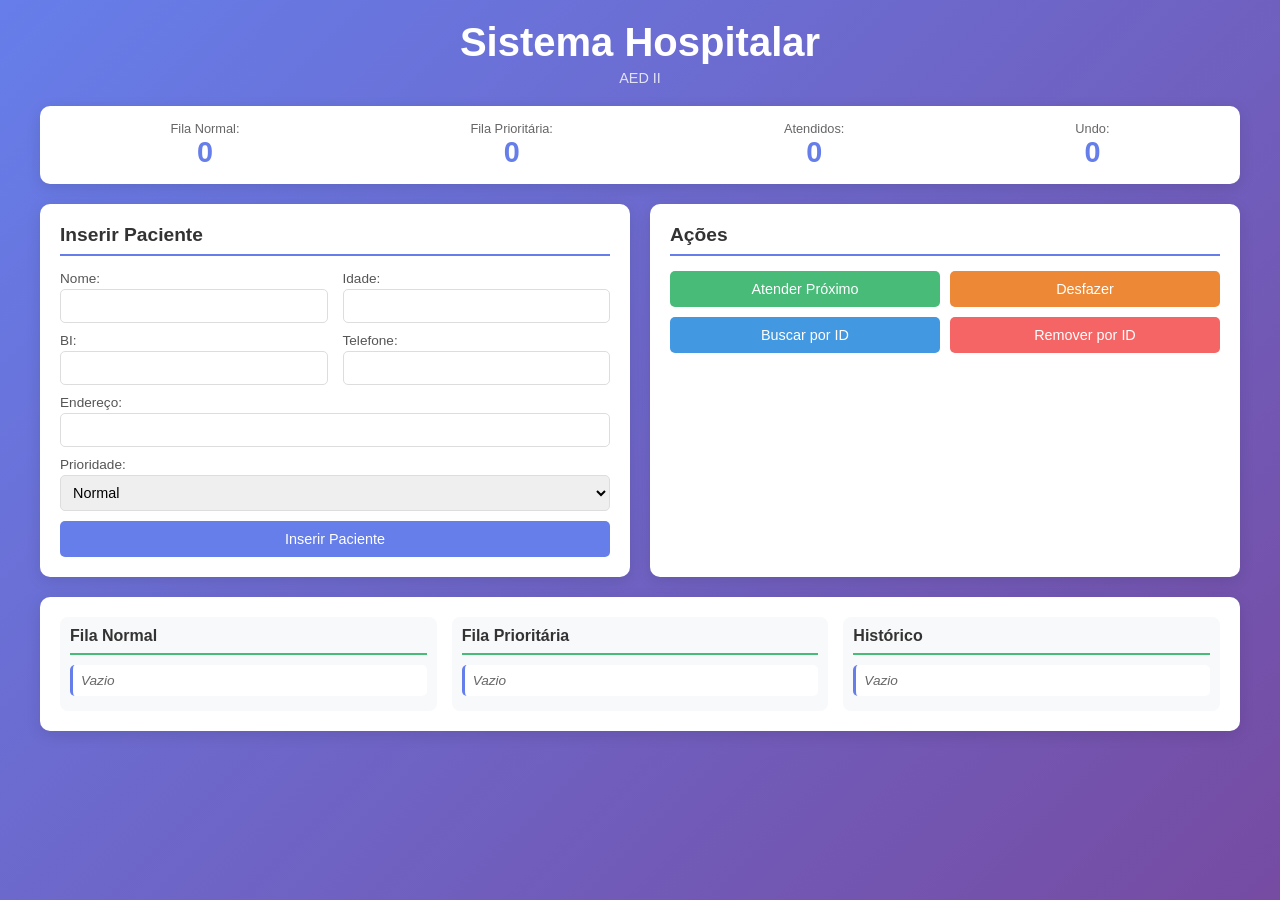
==== src/main/resources/static/index.html @ 20ab22dc "Add files via upload" ====
<!DOCTYPE html>
<html lang="pt">
<head>
    <meta charset="UTF-8">
    <meta name="viewport" content="width=device-width, initial-scale=1.0">
    <title>Sistema Hospitalar</title>
    <link rel="stylesheet" href="css/style.css">
</head>
<body>
    <div class="container">
        <header>
            <h1>Sistema Hospitalar</h1>
            <p class="subtitle">AED II</p>
        </header>

        <div class="stats-bar">
            <div class="stat">
                <span class="stat-label">Fila Normal:</span>
                <span class="stat-value" id="statNormal">0</span>
            </div>
            <div class="stat">
                <span class="stat-label">Fila Prioritária:</span>
                <span class="stat-value" id="statPrioritaria">0</span>
            </div>
            <div class="stat">
                <span class="stat-label">Atendidos:</span>
                <span class="stat-value" id="statAtendidos">0</span>
            </div>
            <div class="stat">
                <span class="stat-label">Undo:</span>
                <span class="stat-value" id="statUndo">0</span>
            </div>
        </div>

        <main class="main-content">
            <section class="form-section">
                <h2>Inserir Paciente</h2>
                <form id="pacienteForm">
                    <div class="form-row">
                        <div class="form-group">
                            <label for="nome">Nome:</label>
                            <input type="text" id="nome" required>
                        </div>
                        <div class="form-group">
                            <label for="idade">Idade:</label>
                            <input type="number" id="idade" required min="0">
                        </div>
                    </div>
                    <div class="form-row">
                        <div class="form-group">
                            <label for="bi">BI:</label>
                            <input type="text" id="bi" required>
                        </div>
                        <div class="form-group">
                            <label for="telefone">Telefone:</label>
                            <input type="text" id="telefone" required>
                        </div>
                    </div>
                    <div class="form-group full-width">
                        <label for="endereco">Endereço:</label>
                        <input type="text" id="endereco" required>
                    </div>
                    <div class="form-group">
                        <label for="prioridade">Prioridade:</label>
                        <select id="prioridade" required>
                            <option value="normal">Normal</option>
                            <option value="prioritario">Prioritário</option>
                        </select>
                    </div>
                    <button type="submit" class="btn btn-primary">Inserir Paciente</button>
                </form>
            </section>

            <section class="action-section">
                <h2>Ações</h2>
                <div class="action-buttons">
                    <button class="btn btn-success" onclick="atenderProximo()">Atender Próximo</button>
                    <button class="btn btn-warning" onclick="desfazer()">Desfazer</button>
                    <button class="btn btn-info" onclick="buscarPaciente()">Buscar por ID</button>
                    <button class="btn btn-danger" onclick="removerPaciente()">Remover por ID</button>
                </div>
            </section>

            <section class="lists-section">
                <div class="list-panel">
                    <h2>Fila Normal</h2>
                    <ul id="filaNormal" class="patient-list"></ul>
                </div>
                <div class="list-panel">
                    <h2>Fila Prioritária</h2>
                    <ul id="filaPrioritaria" class="patient-list"></ul>
                </div>
                <div class="list-panel">
                    <h2>Histórico</h2>
                    <ul id="historico" class="patient-list"></ul>
                </div>
            </section>
        </main>

        <div id="message" class="message"></div>
    </div>

    <script src="js/app.js"></script>
</body>
</html>
---- src/main/resources/static/css/style.css ----
* {
    margin: 0;
    padding: 0;
    box-sizing: border-box;
}

body {
    font-family: -apple-system, BlinkMacSystemFont, 'Segoe UI', Roboto, Oxygen, Ubuntu, sans-serif;
    background: linear-gradient(135deg, #667eea 0%, #764ba2 100%);
    min-height: 100vh;
    padding: 20px;
}

.container {
    max-width: 1200px;
    margin: 0 auto;
}

header {
    text-align: center;
    color: white;
    margin-bottom: 20px;
}

header h1 {
    font-size: 2.5em;
    margin-bottom: 5px;
}

.subtitle {
    opacity: 0.8;
    font-size: 0.9em;
}

.stats-bar {
    display: flex;
    justify-content: space-around;
    background: white;
    border-radius: 10px;
    padding: 15px;
    margin-bottom: 20px;
    box-shadow: 0 4px 15px rgba(0,0,0,0.1);
}

.stat {
    text-align: center;
}

.stat-label {
    display: block;
    font-size: 0.8em;
    color: #666;
}

.stat-value {
    display: block;
    font-size: 1.8em;
    font-weight: bold;
    color: #667eea;
}

.main-content {
    display: grid;
    grid-template-columns: 1fr 1fr;
    gap: 20px;
}

.form-section, .action-section, .lists-section {
    background: white;
    border-radius: 10px;
    padding: 20px;
    box-shadow: 0 4px 15px rgba(0,0,0,0.1);
}

h2 {
    color: #333;
    margin-bottom: 15px;
    font-size: 1.2em;
    border-bottom: 2px solid #667eea;
    padding-bottom: 8px;
}

.form-row {
    display: flex;
    gap: 15px;
    margin-bottom: 10px;
}

.form-group {
    flex: 1;
}

.form-group.full-width {
    margin-bottom: 10px;
}

label {
    display: block;
    font-size: 0.85em;
    color: #555;
    margin-bottom: 3px;
}

input, select {
    width: 100%;
    padding: 8px;
    border: 1px solid #ddd;
    border-radius: 5px;
    font-size: 0.9em;
}

input:focus, select:focus {
    outline: none;
    border-color: #667eea;
}

.btn {
    padding: 10px 15px;
    border: none;
    border-radius: 5px;
    cursor: pointer;
    font-size: 0.9em;
    transition: transform 0.2s, box-shadow 0.2s;
}

.btn:hover {
    transform: translateY(-2px);
    box-shadow: 0 4px 10px rgba(0,0,0,0.15);
}

.btn-primary {
    background: #667eea;
    color: white;
    width: 100%;
    margin-top: 10px;
}

.btn-success { background: #48bb78; color: white; }
.btn-warning { background: #ed8936; color: white; }
.btn-info { background: #4299e1; color: white; }
.btn-danger { background: #f56565; color: white; }

.action-buttons {
    display: grid;
    grid-template-columns: 1fr 1fr;
    gap: 10px;
}

.lists-section {
    grid-column: 1 / -1;
}

.lists-section h2 {
    margin-bottom: 10px;
}

.lists-section .list-panel h2 {
    font-size: 1em;
    border-bottom-color: #48bb78;
}

.lists-section {
    display: grid;
    grid-template-columns: repeat(3, 1fr);
    gap: 15px;
}

.list-panel {
    background: #f8f9fa;
    padding: 10px;
    border-radius: 8px;
}

.patient-list {
    list-style: none;
    max-height: 200px;
    overflow-y: auto;
}

.patient-list li {
    padding: 8px;
    background: white;
    margin-bottom: 5px;
    border-radius: 5px;
    font-size: 0.85em;
    border-left: 3px solid #667eea;
}

.patient-list li.prioritario {
    border-left-color: #f56565;
}

.message {
    margin-top: 15px;
    padding: 12px;
    border-radius: 5px;
    text-align: center;
    display: none;
}

.message.success { background: #c6f6d5; color: #22543d; display: block; }
.message.error { background: #fed7d7; color: #742a2a; display: block; }
.message.info { background: #bee3f8; color: #2a4365; display: block; }

@media (max-width: 768px) {
    .main-content { grid-template-columns: 1fr; }
    .lists-section { grid-template-columns: 1fr; }
    .stats-bar { flex-wrap: wrap; gap: 10px; }
    .stat { flex: 1 1 45%; }
}
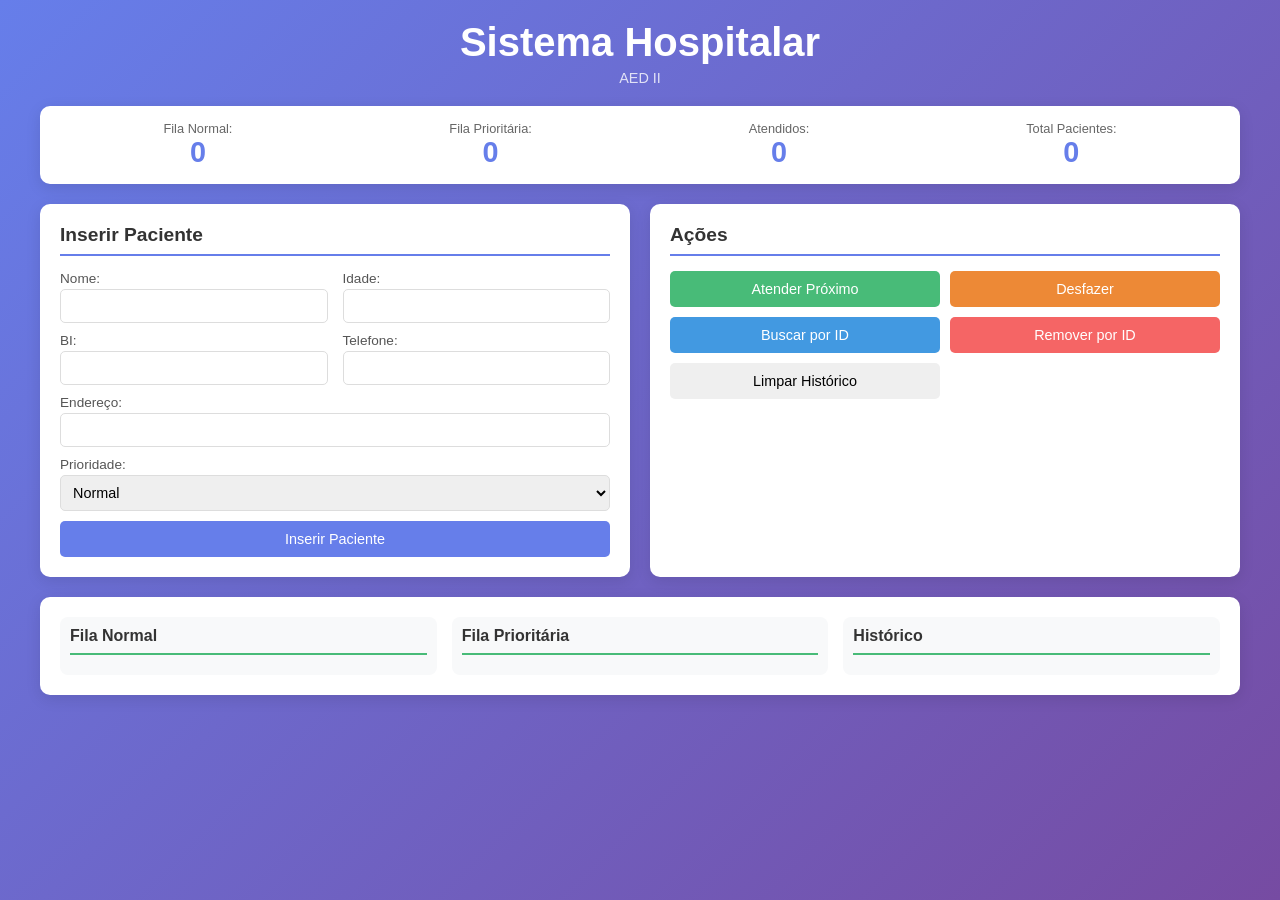
==== commit f287a8d0: "Add files via upload" ====
--- a/src/main/resources/static/index.html
+++ b/src/main/resources/static/index.html
@@ -27,8 +27,8 @@
                 <span class="stat-value" id="statAtendidos">0</span>
             </div>
             <div class="stat">
-                <span class="stat-label">Undo:</span>
-                <span class="stat-value" id="statUndo">0</span>
+                <span class="stat-label">Total Pacientes:</span>
+                <span class="stat-value" id="statTotal">0</span>
             </div>
         </div>
 
@@ -78,6 +78,7 @@
                     <button class="btn btn-warning" onclick="desfazer()">Desfazer</button>
                     <button class="btn btn-info" onclick="buscarPaciente()">Buscar por ID</button>
                     <button class="btn btn-danger" onclick="removerPaciente()">Remover por ID</button>
+                    <button class="btn btn-secondary" onclick="limparHistorico()">Limpar Histórico</button>
                 </div>
             </section>
 
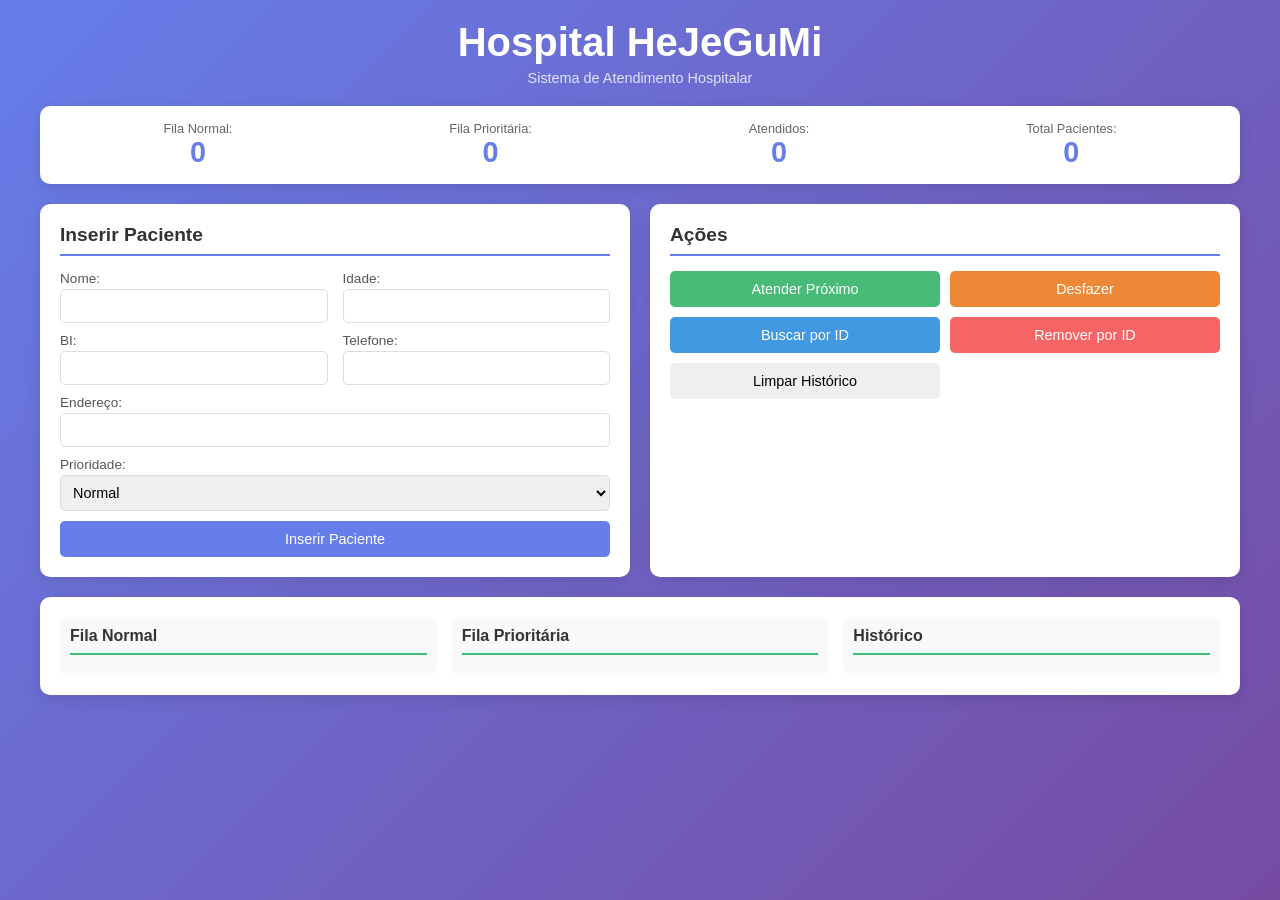
==== commit 30c5a52b: "So algumas formatacoes... yh e isso ahmm e tambem mudei o h1 e p no HTML" ====
--- a/src/main/resources/static/index.html
+++ b/src/main/resources/static/index.html
@@ -9,8 +9,8 @@
 <body>
     <div class="container">
         <header>
-            <h1>Sistema Hospitalar</h1>
-            <p class="subtitle">AED II</p>
+            <h1>Hospital HeJeGuMi</h1>
+            <p class="subtitle">Sistema de Atendimento Hospitalar</p>
         </header>
 
         <div class="stats-bar">
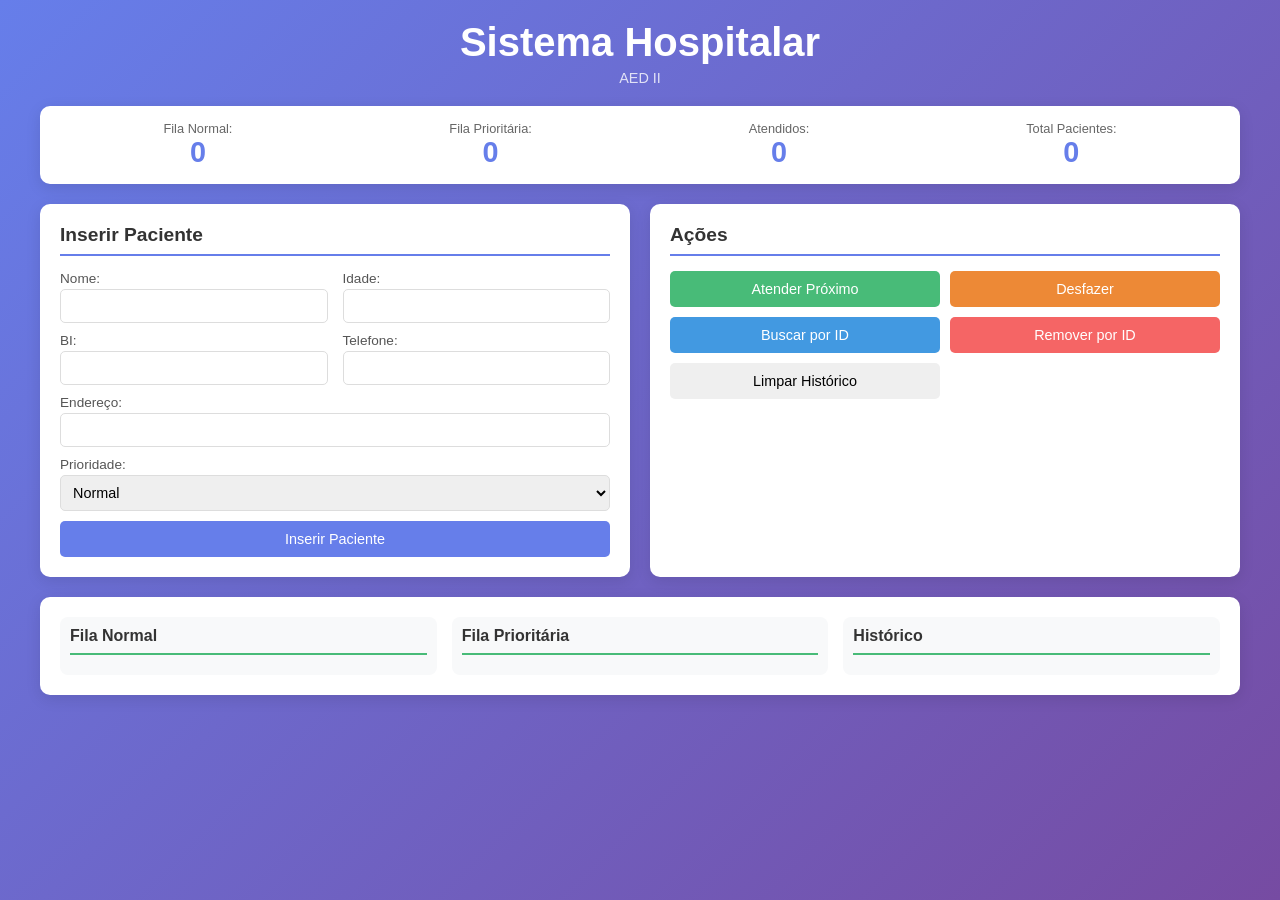
==== commit 65cbb50d: "Add files via upload" ====
--- a/src/main/resources/static/index.html
+++ b/src/main/resources/static/index.html
@@ -1,106 +1,118 @@
-<!DOCTYPE html>
+<!doctype html>
 <html lang="pt">
-<head>
-    <meta charset="UTF-8">
-    <meta name="viewport" content="width=device-width, initial-scale=1.0">
+  <head>
+    <meta charset="UTF-8" />
+    <meta name="viewport" content="width=device-width, initial-scale=1.0" />
     <title>Sistema Hospitalar</title>
-    <link rel="stylesheet" href="css/style.css">
-</head>
-<body>
+    <link rel="stylesheet" href="css/style.css" />
+  </head>
+  <body>
     <div class="container">
-        <header>
-            <h1>Hospital HeJeGuMi</h1>
-            <p class="subtitle">Sistema de Atendimento Hospitalar</p>
-        </header>
+      <header>
+        <h1>Sistema Hospitalar</h1>
+        <p class="subtitle">AED II</p>
+      </header>
 
-        <div class="stats-bar">
-            <div class="stat">
-                <span class="stat-label">Fila Normal:</span>
-                <span class="stat-value" id="statNormal">0</span>
+      <div class="stats-bar">
+        <div class="stat">
+          <span class="stat-label">Fila Normal:</span>
+          <span class="stat-value" id="statNormal">0</span>
+        </div>
+        <div class="stat">
+          <span class="stat-label">Fila Prioritária:</span>
+          <span class="stat-value" id="statPrioritaria">0</span>
+        </div>
+        <div class="stat">
+          <span class="stat-label">Atendidos:</span>
+          <span class="stat-value" id="statAtendidos">0</span>
+        </div>
+        <div class="stat">
+          <span class="stat-label">Total Pacientes:</span>
+          <span class="stat-value" id="statTotal">0</span>
+        </div>
+      </div>
+
+      <main class="main-content">
+        <section class="form-section">
+          <h2>Inserir Paciente</h2>
+          <form id="pacienteForm">
+            <div class="form-row">
+              <div class="form-group">
+                <label for="nome">Nome:</label>
+                <input type="text" id="nome" required />
+              </div>
+              <div class="form-group">
+                <label for="idade">Idade:</label>
+                <input type="number" id="idade" required min="0" />
+              </div>
             </div>
-            <div class="stat">
-                <span class="stat-label">Fila Prioritária:</span>
-                <span class="stat-value" id="statPrioritaria">0</span>
+            <div class="form-row">
+              <div class="form-group">
+                <label for="bi">BI:</label>
+                <input type="text" id="bi" required />
+              </div>
+              <div class="form-group">
+                <label for="telefone">Telefone:</label>
+                <input type="text" id="telefone" required />
+              </div>
             </div>
-            <div class="stat">
-                <span class="stat-label">Atendidos:</span>
-                <span class="stat-value" id="statAtendidos">0</span>
+            <div class="form-group full-width">
+              <label for="endereco">Endereço:</label>
+              <input type="text" id="endereco" required />
             </div>
-            <div class="stat">
-                <span class="stat-label">Total Pacientes:</span>
-                <span class="stat-value" id="statTotal">0</span>
+            <div class="form-group">
+              <label for="prioridade">Prioridade:</label>
+              <select id="prioridade" required>
+                <option value="normal">Normal</option>
+                <option value="prioritario">Prioritário</option>
+              </select>
             </div>
-        </div>
+            <button type="submit" class="btn btn-primary">
+              Inserir Paciente
+            </button>
+          </form>
+        </section>
 
-        <main class="main-content">
-            <section class="form-section">
-                <h2>Inserir Paciente</h2>
-                <form id="pacienteForm">
-                    <div class="form-row">
-                        <div class="form-group">
-                            <label for="nome">Nome:</label>
-                            <input type="text" id="nome" required>
-                        </div>
-                        <div class="form-group">
-                            <label for="idade">Idade:</label>
-                            <input type="number" id="idade" required min="0">
-                        </div>
-                    </div>
-                    <div class="form-row">
-                        <div class="form-group">
-                            <label for="bi">BI:</label>
-                            <input type="text" id="bi" required>
-                        </div>
-                        <div class="form-group">
-                            <label for="telefone">Telefone:</label>
-                            <input type="text" id="telefone" required>
-                        </div>
-                    </div>
-                    <div class="form-group full-width">
-                        <label for="endereco">Endereço:</label>
-                        <input type="text" id="endereco" required>
-                    </div>
-                    <div class="form-group">
-                        <label for="prioridade">Prioridade:</label>
-                        <select id="prioridade" required>
-                            <option value="normal">Normal</option>
-                            <option value="prioritario">Prioritário</option>
-                        </select>
-                    </div>
-                    <button type="submit" class="btn btn-primary">Inserir Paciente</button>
-                </form>
-            </section>
+        <section class="action-section">
+          <h2>Ações</h2>
+          <div class="action-buttons">
+            <button class="btn btn-success" onclick="atenderProximo()">
+              Atender Próximo
+            </button>
+            <button class="btn btn-warning" onclick="desfazer()">
+              Desfazer
+            </button>
+            <button class="btn btn-info" onclick="buscarPaciente()">
+              Buscar por ID
+            </button>
+            <button class="btn btn-danger" onclick="removerPaciente()">
+              Remover por ID
+            </button>
+            <button class="btn btn-secondary" onclick="limparHistorico()">
+              Limpar Histórico
+            </button>
+          </div>
+        </section>
 
-            <section class="action-section">
-                <h2>Ações</h2>
-                <div class="action-buttons">
-                    <button class="btn btn-success" onclick="atenderProximo()">Atender Próximo</button>
-                    <button class="btn btn-warning" onclick="desfazer()">Desfazer</button>
-                    <button class="btn btn-info" onclick="buscarPaciente()">Buscar por ID</button>
-                    <button class="btn btn-danger" onclick="removerPaciente()">Remover por ID</button>
-                    <button class="btn btn-secondary" onclick="limparHistorico()">Limpar Histórico</button>
-                </div>
-            </section>
+        <section class="lists-section">
+          <div class="list-panel">
+            <h2>Fila Normal</h2>
+            <ul id="filaNormal" class="patient-list"></ul>
+          </div>
+          <div class="list-panel">
+            <h2>Fila Prioritária</h2>
+            <ul id="filaPrioritaria" class="patient-list"></ul>
+          </div>
+          <div class="list-panel">
+            <h2>Histórico</h2>
+            <ul id="historico" class="patient-list"></ul>
+          </div>
+        </section>
+      </main>
 
-            <section class="lists-section">
-                <div class="list-panel">
-                    <h2>Fila Normal</h2>
-                    <ul id="filaNormal" class="patient-list"></ul>
-                </div>
-                <div class="list-panel">
-                    <h2>Fila Prioritária</h2>
-                    <ul id="filaPrioritaria" class="patient-list"></ul>
-                </div>
-                <div class="list-panel">
-                    <h2>Histórico</h2>
-                    <ul id="historico" class="patient-list"></ul>
-                </div>
-            </section>
-        </main>
-
-        <div id="message" class="message"></div>
+      <div id="message" class="message"></div>
     </div>
 
     <script src="js/app.js"></script>
-</body>
+  </body>
 </html>
